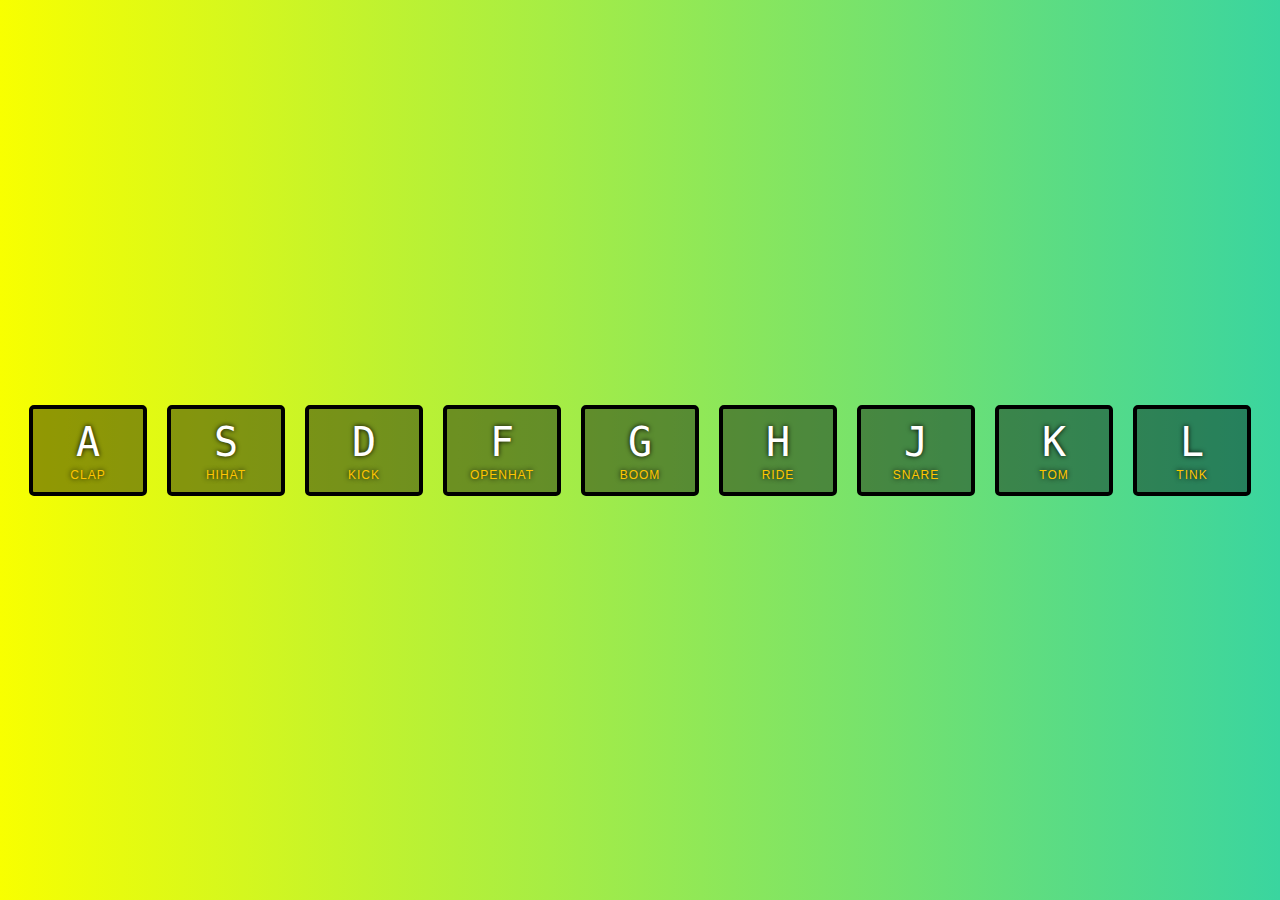
==== 01 - JavaScript Drum Kit/index-START.html @ 80dd39ad "linear gradient" ====
<!DOCTYPE html>
<html lang="en">
<head>
  <meta charset="UTF-8">
  <title>JS Drum Kit</title>
  <link rel="stylesheet" href="style.css">
</head>
<body>


  <div class="keys">
    <div data-key="65" class="key">
      <kbd>A</kbd>
      <span class="sound">clap</span>
    </div>
    <div data-key="83" class="key">
      <kbd>S</kbd>
      <span class="sound">hihat</span>
    </div>
    <div data-key="68" class="key">
      <kbd>D</kbd>
      <span class="sound">kick</span>
    </div>
    <div data-key="70" class="key">
      <kbd>F</kbd>
      <span class="sound">openhat</span>
    </div>
    <div data-key="71" class="key">
      <kbd>G</kbd>
      <span class="sound">boom</span>
    </div>
    <div data-key="72" class="key">
      <kbd>H</kbd>
      <span class="sound">ride</span>
    </div>
    <div data-key="74" class="key">
      <kbd>J</kbd>
      <span class="sound">snare</span>
    </div>
    <div data-key="75" class="key">
      <kbd>K</kbd>
      <span class="sound">tom</span>
    </div>
    <div data-key="76" class="key">
      <kbd>L</kbd>
      <span class="sound">tink</span>
    </div>
  </div>

  <audio data-key="65" src="sounds/clap.wav"></audio>
  <audio data-key="83" src="sounds/hihat.wav"></audio>
  <audio data-key="68" src="sounds/kick.wav"></audio>
  <audio data-key="70" src="sounds/openhat.wav"></audio>
  <audio data-key="71" src="sounds/boom.wav"></audio>
  <audio data-key="72" src="sounds/ride.wav"></audio>
  <audio data-key="74" src="sounds/snare.wav"></audio>
  <audio data-key="75" src="sounds/tom.wav"></audio>
  <audio data-key="76" src="sounds/tink.wav"></audio>

<script>

  

</script>


</body>
</html>
---- 01 - JavaScript Drum Kit/style.css ----
html {
  font-size: 10px;
  /* background: url('') bottom center; */
  background-size: cover;
  background: linear-gradient(90deg, #f8ff00 0%, #3ad59f 100%);
}

body,html {
  margin: 0;
  padding: 0;
  font-family: sans-serif;
}

.keys {
  display: flex;
  flex: 1;
  min-height: 100vh;
  align-items: center;
  justify-content: center;
}

.key {
  border: .4rem solid black;
  border-radius: .5rem;
  margin: 1rem;
  font-size: 1.5rem;
  padding: 1rem .5rem;
  transition: all .07s ease;
  width: 10rem;
  text-align: center;
  color: white;
  background: rgba(0,0,0,0.4);
  text-shadow: 0 0 .5rem black;
}

.playing {
  transform: scale(1.1);
  border-color: #ffc600;
  box-shadow: 0 0 1rem #ffc600;
}

kbd {
  display: block;
  font-size: 4rem;
}

.sound {
  font-size: 1.2rem;
  text-transform: uppercase;
  letter-spacing: .1rem;
  color: #ffc600;
}
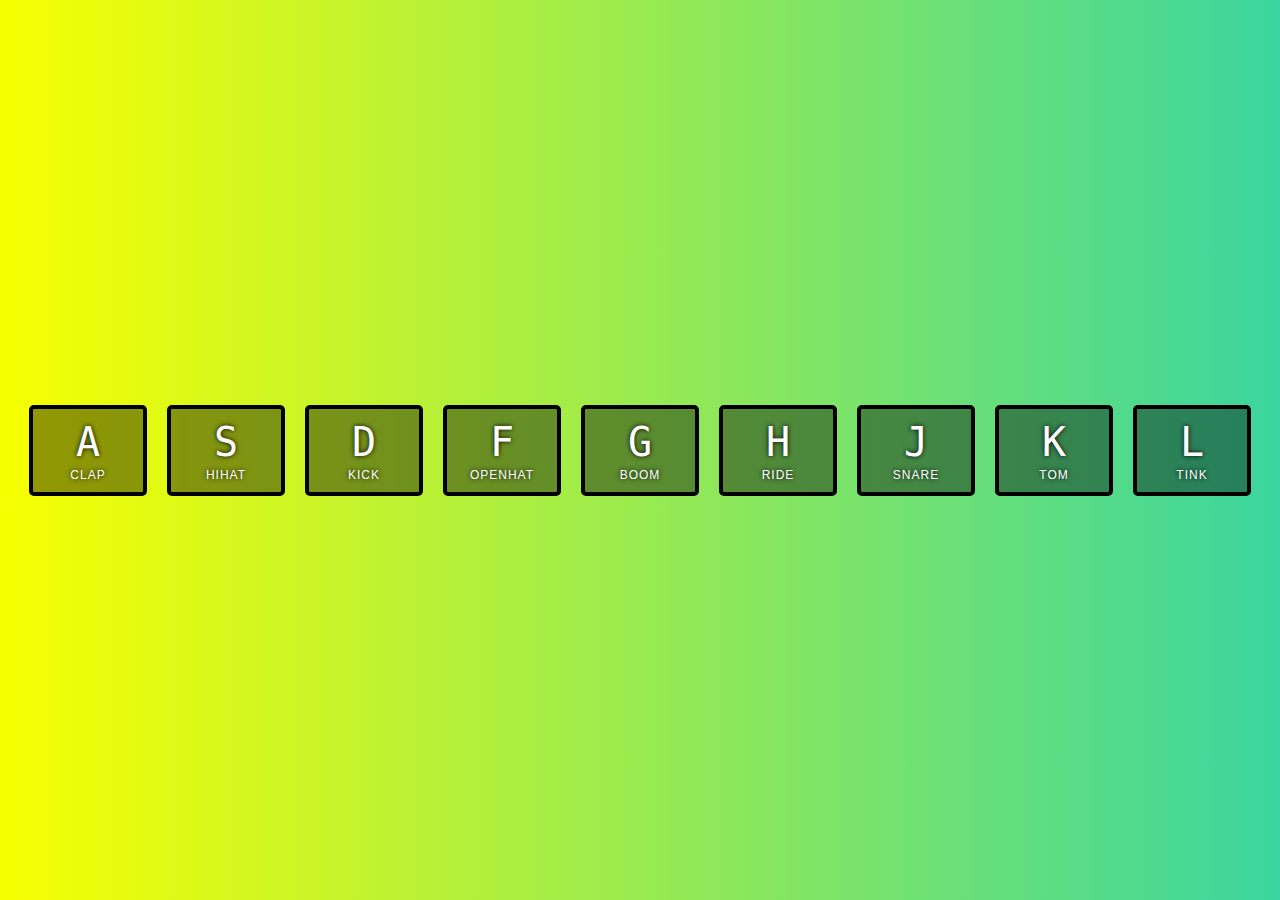
==== commit 9b5f2d95: "script" ====
--- a/01 - JavaScript Drum Kit/index-START.html
+++ b/01 - JavaScript Drum Kit/index-START.html
@@ -59,7 +59,27 @@
 
 <script>
 
-  
+
+  function playSound(e) {
+    const audio = document.querySelector(`audio[data-key="${e.keyCode}"]`);
+    const key = document.querySelector(`.key[data-key="${e.keyCode}"]`);
+    if (!audio) return; // stop the function from running all together
+    audio.currentTime = 0;
+    audio.play();
+    key.classList.add('playing');
+  };
+
+  function removeTransition(e) {
+    if (e.propertyName !== 'transform') return; // skip it if its not a transform
+    this.classList.remove('playing');
+
+  }
+
+  const keys = document.querySelectorAll('.key');
+  keys.forEach(key => key.addEventListener('transitionend', removeTransition));
+
+  window.addEventListener('keydown', playSound);
+
 
 </script>
 
--- a/01 - JavaScript Drum Kit/style.css
+++ b/01 - JavaScript Drum Kit/style.css
@@ -35,7 +35,7 @@
 
 .playing {
   transform: scale(1.1);
-  border-color: #ffc600;
+  border-color: white;
   box-shadow: 0 0 1rem #ffc600;
 }
 
@@ -48,5 +48,5 @@
   font-size: 1.2rem;
   text-transform: uppercase;
   letter-spacing: .1rem;
-  color: #ffc600;
+  color: #white;
 }
